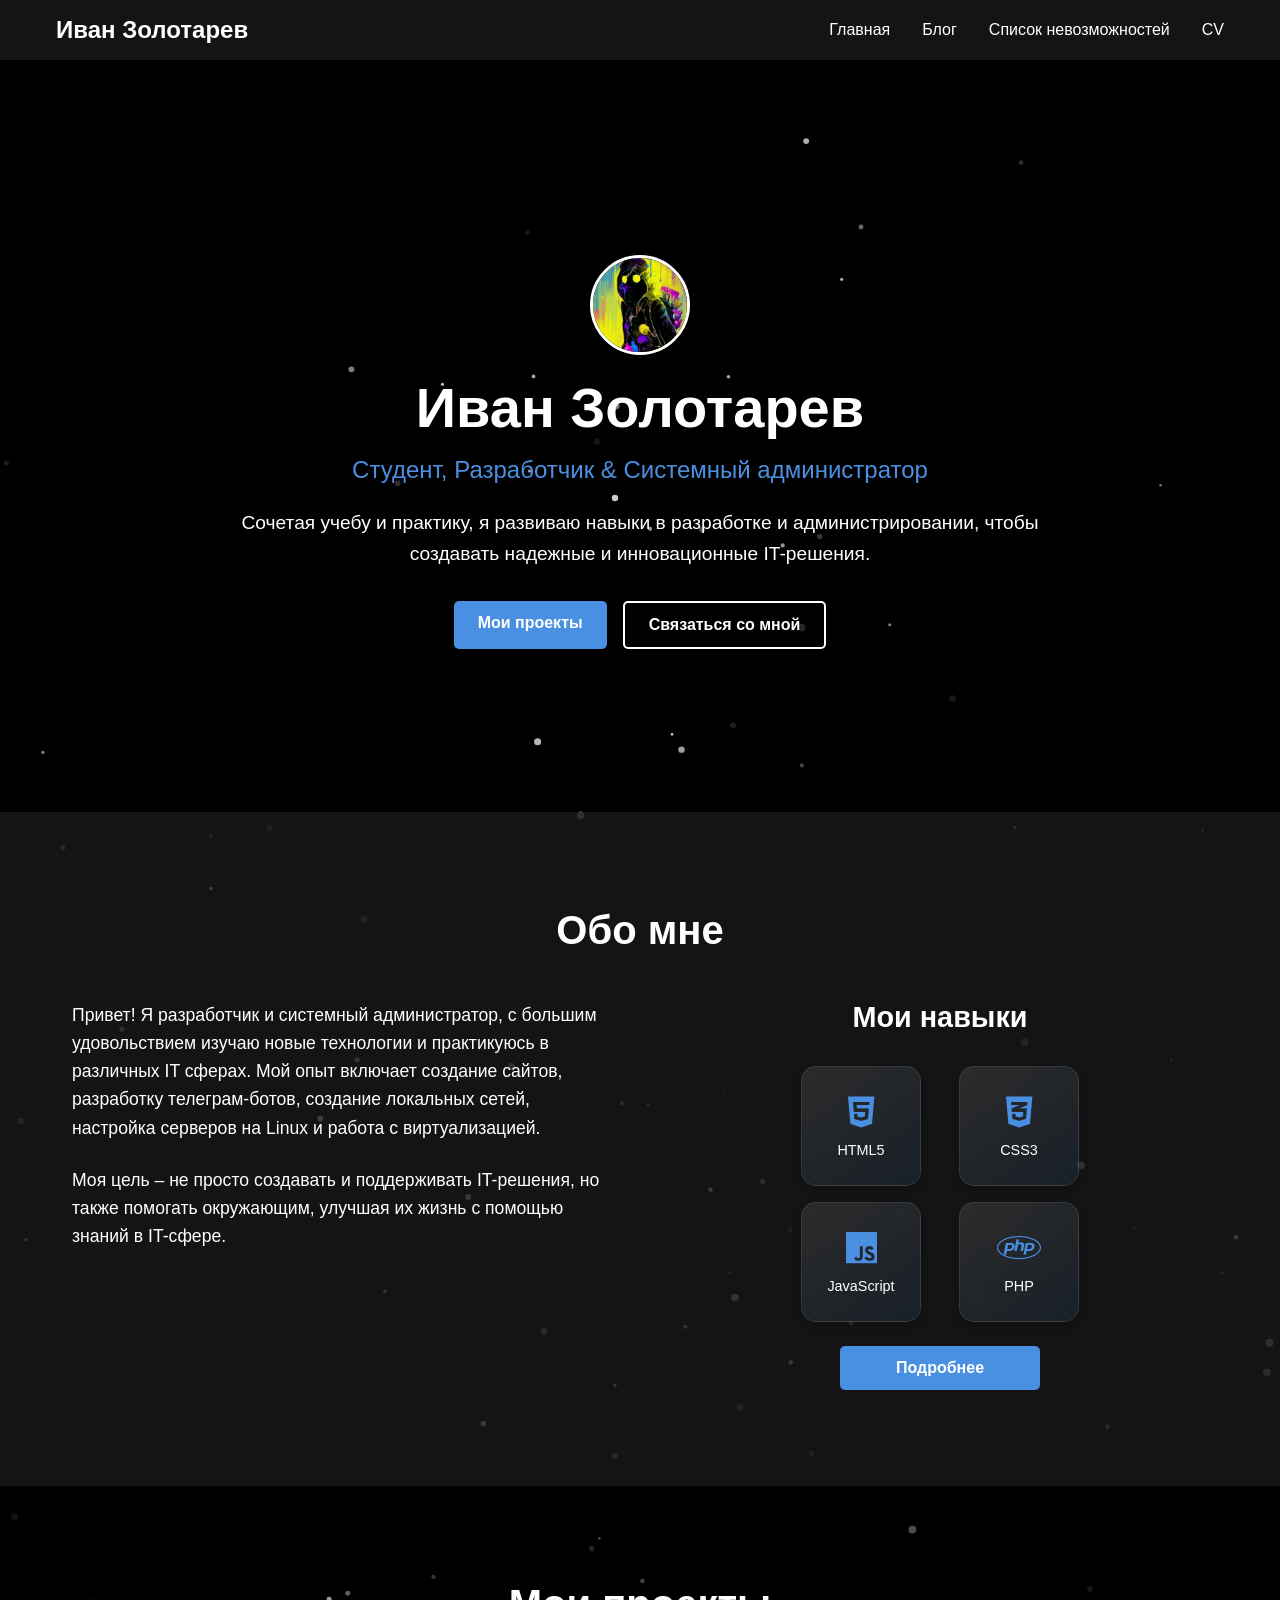
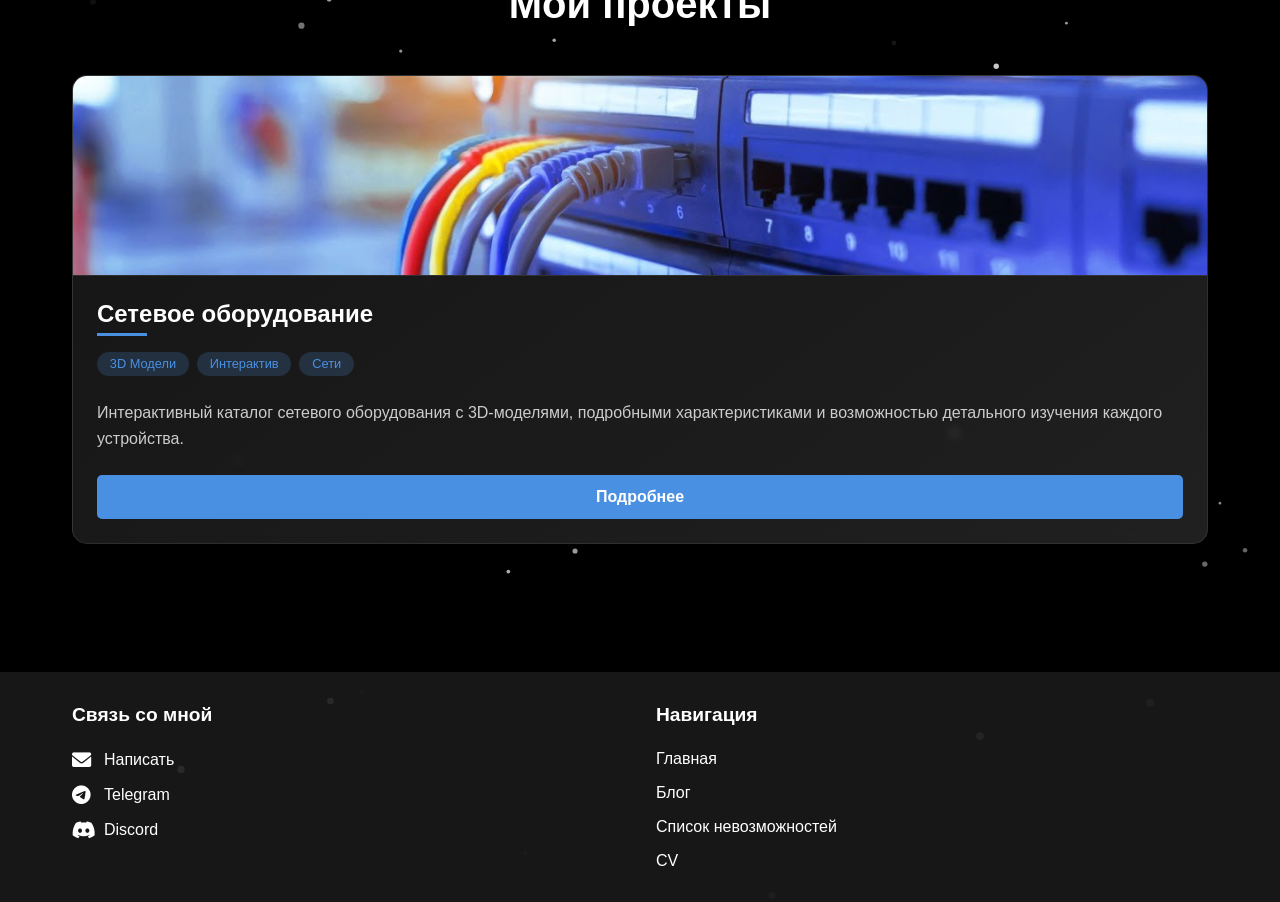
==== index.html @ 3a031bbd "version 1.0" ====
<!DOCTYPE html>
<html lang="ru">
<head>
    <meta charset="UTF-8">
    <meta name="viewport" content="width=device-width, initial-scale=1.0">
    <title>Иван Золотарев - Портфолио</title>
    <link rel="stylesheet" href="styles.css">
    <link rel="stylesheet" href="https://cdnjs.cloudflare.com/ajax/libs/font-awesome/6.0.0/css/all.min.css">
</head>
<body>
    <header class="header">
        <nav class="nav-container">
            <div class="nav-left">
                <div class="hamburger">
                    <span></span>
                    <span></span>
                    <span></span>
                </div>
                <div class="logo">
                    <a href="index.html">Иван Золотарев</a>
                </div>
            </div>
            <div class="mobile-overlay"></div>
            <div class="nav-links">
                <div class="close-nav">
                    <span></span>
                    <span></span>
                </div>
                <a href="index.html">Главная</a>
                <a href="blog.html">Блог</a>
                <a href="achievements.html">Список невозможностей</a>
                <a href="CV.pdf">CV</a>
            </div>
        </nav>
    </header>

    <main class="main">
        <section class="hero">
            <div class="container">
                <div class="hero-content">
                    <img src="images/profile.jpg" alt="Иван Золотарев" class="profile-image">
                    <h1>Иван Золотарев</h1>
                    <p class="subtitle">Студент, Разработчик & Системный администратор</p>
                    <p class="description">
                        Сочетая учебу и практику,
                        я развиваю навыки в разработке и администрировании,
                        чтобы создавать надежные и инновационные IT-решения.
                    </p>
                    <div class="hero-buttons">
                        <a href="#projects" class="btn btn-primary">Мои проекты</a>
                        <a href="#footer" class="btn btn-secondary">Связаться со мной</a>
                    </div>
                </div>
            </div>
        </section>

        <section id="about" class="about">
            <div class="container">
                <h2>Обо мне</h2>
                <div class="about-content">
                    <div class="about-text">
                        <p>
                            Привет! Я разработчик и системный администратор,
                            с большим удовольствием изучаю новые технологии и практикуюсь в различных IT сферах.
                            Мой опыт включает создание сайтов,
                            разработку телеграм-ботов,
                            создание локальных сетей, настройка серверов на Linux и работа с виртуализацией.
                        </p>
                        <p>
                            Моя цель – не просто создавать и поддерживать IT-решения,
                            но также помогать окружающим,
                            улучшая их жизнь с помощью знаний в IT-сфере.
                        </p>
                    </div>
                    <div class="skills">
                        <h3>Мои навыки</h3>
                        <div class="skill-items">
                            <div class="skill-item">
                                <i class="fab fa-html5"></i>
                                <span>HTML5</span>
                            </div>
                            <div class="skill-item">
                                <i class="fab fa-css3-alt"></i>
                                <span>CSS3</span>
                            </div>
                            <div class="skill-item">
                                <i class="fab fa-js"></i>
                                <span>JavaScript</span>
                            </div>
                            <div class="skill-item">
                                <i class="fab fa-php"></i>
                                <span>PHP</span>
                            </div>
                        </div>
                        <a href="CV.pdf" class="btn btn-primary skills-btn">Подробнее</a>
                    </div>
                </div>
            </div>
        </section>

        <section id="projects" class="projects">
            <div class="container">
                <h2>Мои проекты</h2>
                <div class="projects-grid">
                    <!-- Карточка проекта "Сетевое оборудование" -->
                    <div class="project-card">
                        <img src="images/network-equipment.jpg" alt="Сетевое оборудование" class="project-image">
                        <div class="project-content">
                            <h3 class="project-title">Сетевое оборудование</h3>
                            <div class="project-tags">
                                <span class="project-tag">3D Модели</span>
                                <span class="project-tag">Интерактив</span>
                                <span class="project-tag">Сети</span>
                            </div>
                            <p class="project-description">
                                Интерактивный каталог сетевого оборудования с 3D-моделями, подробными характеристиками и возможностью детального изучения каждого устройства.
                            </p>
                            <a href="network-equipment.html" class="project-link">Подробнее</a>
                        </div>
                    </div>
                    <!-- Здесь будут другие карточки проектов -->
                </div>
            </div>
        </section>
    </main>

    <footer id="footer" class="footer">
        <div class="footer-container">
            <div class="footer-contacts">
                <h3>Связь со мной</h3>
                <div class="contact-links">
                    <a href="mailto:cryptoknopka1@gmail.com" class="contact-link">
                        <i class="fas fa-envelope"></i>
                        <span>Написать</span>
                    </a>
                    <a href="https://t.me/Haise_Kirukato" class="contact-link">
                        <i class="fab fa-telegram"></i>
                        <span>Telegram</span>
                    </a>
                    <a href="https://discord.com/users/haise_kirukato" class="contact-link">
                        <i class="fab fa-discord"></i>
                        <span>Discord</span>
                    </a>
                </div>
            </div>
            <div class="footer-nav">
                <h3>Навигация</h3>
                <div class="footer-links">
                    <a href="index.html">Главная</a>
                    <a href="blog.html">Блог</a>
                    <a href="achievements.html">Список невозможностей</a>
                    <a href="CV.pdf">CV</a>
                </div>
            </div>
        </div>
    </footer>
    <script src="scripts.js"></script>
</body>
</html>
---- styles.css ----
* {
    margin: 0;
    padding: 0;
    box-sizing: border-box;
}

body {
    font-family: 'Arial', sans-serif;
    background-color: #000000;
    position: relative;
    overflow-x: hidden;
    min-height: 100vh;
    display: flex;
    flex-direction: column;
    color: #ffffff;
}

canvas {
    position: fixed;
    top: 0;
    left: 0;
    z-index: 0;
}

.header {
    background-color: rgba(26, 26, 26, 0.8);
    padding: 1rem 2rem;
    box-shadow: 0 2px 5px rgba(0,0,0,0.1);
    position: relative;
    z-index: 100;
}

/* Общие стили */
.container {
    max-width: 1200px;
    margin: 0 auto;
    padding: 0 2rem;
}

.btn {
    display: inline-block;
    padding: 0.8rem 1.5rem;
    border-radius: 5px;
    text-decoration: none;
    font-weight: bold;
    transition: all 0.3s ease;
}

.btn-primary {
    background-color: #4a90e2;
    color: #ffffff;
}

.btn-primary:hover {
    background-color: #357abd;
    transform: translateY(-2px);
}

.btn-secondary {
    background-color: transparent;
    color: #ffffff;
    border: 2px solid #ffffff;
}

.btn-secondary:hover {
    background-color: #ffffff;
    color: #000000;
    transform: translateY(-2px);
}

/* Стили для main */
.main {
    position: relative;
    z-index: 2;
    flex: 1;
    padding: 2rem 0;
}

/* Hero секция */
.hero {
    min-height: 80vh;
    display: flex;
    align-items: center;
    text-align: center;
    padding: 4rem 0;
}

.hero-content {
    max-width: 800px;
    margin: 0 auto;
}

.hero h1 {
    font-size: 3.5rem;
    margin-bottom: 1rem;
    animation: fadeInDown 1s ease;
}

.hero .subtitle {
    font-size: 1.5rem;
    margin-bottom: 1.5rem;
    color: #4a90e2;
    animation: fadeInUp 1s ease 0.3s;
    animation-fill-mode: both;
}

.hero .description {
    font-size: 1.2rem;
    margin-bottom: 2rem;
    line-height: 1.6;
    animation: fadeInUp 1s ease 0.6s;
    animation-fill-mode: both;
}

.hero-buttons {
    display: flex;
    gap: 1rem;
    justify-content: center;
    animation: fadeInUp 1s ease 0.9s;
    animation-fill-mode: both;
}

/* About секция */
.about {
    padding: 6rem 0;
    background-color: rgba(26, 26, 26, 0.8);
}

.about h2 {
    font-size: 2.5rem;
    margin-bottom: 3rem;
    text-align: center;
}

.about-content {
    display: grid;
    grid-template-columns: 1fr 1fr;
    gap: 4rem;
    align-items: start;
}

.about-text p {
    margin-bottom: 1.5rem;
    line-height: 1.6;
    font-size: 1.1rem;
}

.skills h3 {
    font-size: 1.8rem;
    margin-bottom: 2rem;
    text-align: center;
}

.skills-container {
    display: flex;
    overflow-x: auto;
    position: relative;
    width: 100%;
    max-width: 800px;
    margin: 0 auto;
}

.carousel-btn {
    background-color: transparent;
    border: none;
    color: #ffffff;
    font-size: 2rem;
    cursor: pointer;
    transition: color 0.3s ease;
    z-index: 3;
}

.carousel-btn:hover {
    color: #4a90e2;
}

.skills-grid {
    display: flex;
    transition: transform 0.5s ease;
    width: 100%;
}

.skill-category {
    min-width: 100%;
    flex-shrink: 0;
    text-align: center;
}

.skill-category h4 {
    margin-bottom: 1rem;
    font-size: 1.5rem;
    color: #4a90e2;
}

.skill-items {
    display: grid;
    grid-template-columns: repeat(2, 1fr);
    gap: 1rem;
    justify-items: center;
    max-width: 300px;
    margin: 0 auto;
}

.skill-item {
    width: 120px;
    height: 120px;
    display: flex;
    flex-direction: column;
    align-items: center;
    justify-content: center;
    text-align: center;
    padding: 15px;
    background: linear-gradient(145deg, rgba(255, 255, 255, 0.1), rgba(74, 144, 226, 0.1));
    border-radius: 15px;
    transition: all 0.3s ease;
    box-shadow: 0 4px 10px rgba(0, 0, 0, 0.2);
    backdrop-filter: blur(5px);
    border: 1px solid rgba(255, 255, 255, 0.1);
}

.skill-item:hover {
    transform: translateY(-5px) scale(1.05);
    box-shadow: 0 8px 15px rgba(74, 144, 226, 0.3);
    background: linear-gradient(145deg, rgba(74, 144, 226, 0.2), rgba(255, 255, 255, 0.1));
}

.skill-item i {
    font-size: 2.2rem;
    margin-bottom: 0.8rem;
    color: #4a90e2;
    transition: all 0.3s ease;
}

.skill-item:hover i {
    color: #ffffff;
    transform: scale(1.1);
}

.skill-item span {
    display: block;
    font-size: 0.9rem;
    font-weight: 500;
    color: #ffffff;
    transition: all 0.3s ease;
}

.skill-item:hover span {
    color: #ffffff;
    font-weight: 600;
}

.skills-note {
    text-align: center;
    margin-top: 1rem;
    font-size: 1rem;
    color: #ffffff;
    font-style: italic;
    opacity: 0.8;
}

/* Projects секция */
.projects {
    padding: 6rem 0;
}

.projects h2 {
    font-size: 2.5rem;
    margin-bottom: 3rem;
    text-align: center;
}

.projects-grid {
    display: grid;
    grid-template-columns: repeat(auto-fit, minmax(300px, 1fr));
    gap: 2rem;
}

.project-card {
    background: linear-gradient(145deg, rgba(26, 26, 26, 0.8), rgba(40, 40, 40, 0.8));
    border-radius: 15px;
    overflow: hidden;
    box-shadow: 0 10px 20px rgba(0, 0, 0, 0.3);
    transition: all 0.4s ease;
    position: relative;
    backdrop-filter: blur(5px);
    border: 1px solid rgba(255, 255, 255, 0.1);
    height: 100%;
    display: flex;
    flex-direction: column;
}

.project-card:hover {
    transform: translateY(-10px);
    box-shadow: 0 15px 30px rgba(74, 144, 226, 0.3);
}

.project-image {
    width: 100%;
    height: 200px;
    object-fit: cover;
    border-bottom: 1px solid rgba(255, 255, 255, 0.1);
}

.project-content {
    padding: 1.5rem;
    flex-grow: 1;
    display: flex;
    flex-direction: column;
}

.project-title {
    font-size: 1.5rem;
    margin-bottom: 1rem;
    color: #ffffff;
    position: relative;
    padding-bottom: 0.5rem;
}

.project-title::after {
    content: '';
    position: absolute;
    bottom: 0;
    left: 0;
    width: 50px;
    height: 3px;
    background-color: #4a90e2;
    transition: width 0.3s ease;
}

.project-card:hover .project-title::after {
    width: 100px;
}

.project-description {
    margin-bottom: 1.5rem;
    color: #cccccc;
    line-height: 1.6;
    flex-grow: 1;
}

.project-tags {
    display: flex;
    flex-wrap: wrap;
    gap: 0.5rem;
    margin-bottom: 1.5rem;
}

.project-tag {
    background-color: rgba(74, 144, 226, 0.2);
    color: #4a90e2;
    padding: 0.3rem 0.8rem;
    border-radius: 20px;
    font-size: 0.8rem;
    font-weight: 500;
}

.project-link {
    display: inline-block;
    padding: 0.8rem 1.5rem;
    background-color: #4a90e2;
    color: #ffffff;
    text-decoration: none;
    border-radius: 5px;
    font-weight: bold;
    transition: all 0.3s ease;
    text-align: center;
}

.project-link:hover {
    background-color: #357abd;
    transform: translateY(-2px);
}

/* Анимации */
@keyframes fadeInDown {
    from {
        opacity: 0;
        transform: translateY(-20px);
    }
    to {
        opacity: 1;
        transform: translateY(0);
    }
}

@keyframes fadeInUp {
    from {
        opacity: 0;
        transform: translateY(20px);
    }
    to {
        opacity: 1;
        transform: translateY(0);
    }
}

/* Медиа-запросы */
@media (max-width: 768px) {
    /* Общие стили для контейнера и секций */
    .container {
        max-width: 540px;
        padding: 0 1rem;
    }

    /* Hero секция */
    .hero {
        min-height: 60vh;
        padding: 2rem 0;
    }

    .hero h1 {
        font-size: 2.5rem;
    }

    .hero .subtitle {
        font-size: 1.2rem;
    }

    .hero .description {
        font-size: 1rem;
    }

    .hero-buttons {
        flex-direction: column;
        gap: 0.5rem;
    }

    .btn {
        width: 100%;
        text-align: center;
    }

    /* About секция */
    .about-content {
        grid-template-columns: 1fr;
        gap: 2rem;
    }

    .about h2 {
        font-size: 2rem;
        margin-bottom: 2rem;
    }

    .about-text p {
        font-size: 1rem;
    }

    .skills h3 {
        font-size: 1.5rem;
    }

    .skill-item {
        width: 100px;
        height: 100px;
    }

    .skill-item i {
        font-size: 1.8rem;
    }

    /* Projects секция */
    .projects-grid {
        grid-template-columns: 1fr;
        gap: 2rem;
    }

    .project-card {
        margin: 0;
    }

    .project-title {
        font-size: 1.5rem;
    }

    .project-description {
        font-size: 0.9rem;
    }

    /* Footer */
    .footer-container {
        flex-direction: column;
        gap: 2rem;
        text-align: center;
    }

    .contact-links {
        justify-content: center;
    }

    .footer-links {
        flex-direction: column;
        gap: 0.5rem;
    }

    /* Плавный переход для кнопки закрытия */
    .close-nav {
        position: absolute;
        top: 20px;
        left: 20px;
        width: 30px;
        height: 30px;
        cursor: pointer;
        z-index: 20000;
        transition: transform 0.3s ease, background-color 0.3s ease;
        border-radius: 50%;
        background-color: rgba(0, 0, 0, 0.3);
        padding: 5px;
        display: block;
    }

    .close-nav:hover {
        transform: rotate(90deg);
        background-color: rgba(74, 144, 226, 0.3);
    }

    .close-nav span {
        background-color: #ffffff;
        transition: background-color 0.3s ease;
    }

    .close-nav:hover span {
        background-color: #4a90e2;
    }
}

/* Существующие стили футера */
.footer {
    background-color: rgba(26, 26, 26, 0.9);
    padding: 2rem 0;
    position: relative;
    z-index: 2;
    margin-top: auto;
}

.footer-container {
    max-width: 1200px;
    margin: 0 auto;
    padding: 0 2rem;
    display: flex;
    justify-content: space-between;
    gap: 2rem;
}

.footer-contacts,
.footer-nav {
    flex: 1;
}

.footer h3 {
    color: #ffffff;
    margin-bottom: 1.5rem;
    font-size: 1.2rem;
}

.contact-links {
    display: flex;
    flex-direction: column;
    gap: 1rem;
}

.contact-link {
    display: flex;
    align-items: center;
    gap: 0.5rem;
    color: #ffffff;
    text-decoration: none;
    transition: color 0.3s ease;
}

.contact-link i {
    font-size: 1.2rem;
    width: 24px;
}

.contact-link:hover {
    color: #cccccc;
}

.footer-links {
    display: flex;
    flex-direction: column;
    gap: 1rem;
}

.footer-links a {
    color: #ffffff;
    text-decoration: none;
    transition: color 0.3s ease;
}

.footer-links a:hover {
    color: #cccccc;
}

/* Улучшенные медиа-запросы для мобильных устройств */
@media (max-width: 768px) {
    .footer {
        padding: 2rem 1rem;
    }
    
    .footer-container {
        flex-direction: column;
        gap: 2.5rem;
        text-align: center;
        padding: 0 1rem;
    }

    .footer h3 {
        font-size: 1.3rem;
        margin-bottom: 1.2rem;
        position: relative;
        display: inline-block;
    }
    
    .footer h3::after {
        content: '';
        position: absolute;
        bottom: -8px;
        left: 50%;
        transform: translateX(-50%);
        width: 60px;
        height: 2px;
        background-color: #4a90e2;
    }

    .contact-links {
        align-items: center;
        gap: 1.2rem;
    }
    
    .contact-link {
        padding: 0.5rem 1rem;
        border-radius: 8px;
        background: linear-gradient(145deg, rgba(32, 32, 32, 0.5), rgba(26, 26, 26, 0.3));
        width: 80%;
        justify-content: center;
        transition: all 0.3s ease;
    }
    
    .contact-link:hover, .contact-link:active {
        background: linear-gradient(145deg, rgba(74, 144, 226, 0.2), rgba(32, 32, 32, 0.4));
        transform: translateY(-2px);
    }
    
    .contact-link i {
        font-size: 1.3rem;
    }
    
    .footer-links {
        align-items: center;
        gap: 1.2rem;
    }
    
    .footer-links a {
        padding: 0.5rem 1rem;
        border-radius: 8px;
        background: linear-gradient(145deg, rgba(32, 32, 32, 0.5), rgba(26, 26, 26, 0.3));
        width: 80%;
        transition: all 0.3s ease;
    }
    
    .footer-links a:hover, .footer-links a:active {
        background: linear-gradient(145deg, rgba(74, 144, 226, 0.2), rgba(32, 32, 32, 0.4));
        transform: translateY(-2px);
    }
}

@media (max-width: 576px) {
    .footer {
        padding: 1.5rem 0.8rem;
    }
    
    .contact-link, .footer-links a {
        width: 100%;
    }
}

.nav-container {
    max-width: 1200px;
    margin: 0 auto;
    display: flex;
    justify-content: space-between;
    align-items: center;
    padding: 0 1rem;
    position: relative;
}

.nav-left {
    display: flex;
    align-items: center;
    gap: 1rem;
}

.logo {
    color: #ffffff;
    text-decoration: none;
    font-size: 1.5rem;
    font-weight: bold;
    transition: color 0.3s ease;
}

.logo a {
    color: inherit;
    text-decoration: none;
}

.logo:hover {
    color: #cccccc;
}

.hamburger {
    display: none;
    flex-direction: column;
    justify-content: space-between;
    width: 30px;
    height: 25px;
    cursor: pointer;
    z-index: 19999;
    position: relative;
    padding: 5px;
    transition: opacity 0.3s ease, visibility 0.3s ease, transform 0.3s ease;
}

.hamburger:hover {
    transform: scale(1.05);
}

.hamburger:hover span {
    background-color: #4a90e2;
}

.hamburger:hover span:nth-child(2) {
    width: 80%;
    margin-left: auto;
}

.hamburger.hidden {
    opacity: 0;
    visibility: hidden;
}

.hamburger span {
    display: block;
    height: 3px;
    width: 100%;
    background-color: #ffffff;
    border-radius: 3px;
    transition: all 0.3s ease;
}

.hamburger span:nth-child(1) {
    margin-top: 0;
}

.hamburger span:nth-child(3) {
    margin-bottom: 0;
}

.mobile-overlay {
    display: none;
    position: fixed;
    top: 0;
    left: 0;
    width: 100%;
    height: 100%;
    background-color: rgba(0, 0, 0, 0.95);
    z-index: 19997;
    opacity: 0;
    visibility: hidden;
    transition: opacity 0.3s ease;
}

.mobile-overlay.active {
    opacity: 1;
    visibility: visible;
}

.close-nav {
    display: none;
    position: absolute;
    top: 20px;
    left: 20px;
    width: 30px;
    height: 30px;
    cursor: pointer;
    z-index: 20000;
    transition: transform 0.3s ease, background-color 0.3s ease;
    border-radius: 50%;
    background-color: rgba(0, 0, 0, 0.3);
    padding: 5px;
}

.close-nav span {
    display: block;
    height: 3px;
    width: 100%;
    background-color: #ffffff;
    border-radius: 3px;
    position: absolute;
    top: 50%;
    left: 0;
    transition: background-color 0.3s ease;
}

.close-nav span:first-child {
    transform: rotate(45deg);
}

.close-nav span:last-child {
    transform: rotate(-45deg);
}

.close-nav:hover {
    transform: rotate(90deg);
    background-color: rgba(74, 144, 226, 0.3);
}

.nav-links {
    display: flex;
    gap: 2rem;
}

.nav-links a {
    color: #ffffff;
    text-decoration: none;
    font-size: 1rem;
    transition: color 0.3s ease;
}

.nav-links a:hover {
    color: #4a90e2;
}

@media (max-width: 768px) {
    .container {
        max-width: 540px;
        padding: 0 1rem;
    }

    /* Навигация */
    .nav-container {
        flex-direction: column;
        align-items: center;
        gap: 1rem;
    }

    .nav-links {
        position: fixed;
        top: 0;
        left: -100%;
        width: 75%;
        height: 100vh;
        background-color: #151515;
        box-shadow: 5px 0 15px rgba(0, 0, 0, 0.5);
        flex-direction: column;
        align-items: center;
        justify-content: center;
        transition: all 0.3s ease;
        z-index: 19998;
        padding: 4rem 2rem 3rem 2rem;
    }

    .nav-links.active {
        left: 0;
    }

    .nav-links a {
        margin: 0.8rem 0;
        font-size: 1.2rem;
        display: block;
        width: 100%;
        text-align: center;
        color: #ffffff;
        position: relative;
        padding: 0.8rem 1.5rem;
        border-radius: 8px;
        background: linear-gradient(145deg, rgba(32, 32, 32, 0.8), rgba(26, 26, 26, 0.4));
        box-shadow: 0 4px 8px rgba(0, 0, 0, 0.2);
        transition: all 0.3s ease;
        overflow: hidden;
        text-decoration: none;
        border: 1px solid rgba(255, 255, 255, 0.05);
    }

    .nav-links a::before {
        content: '';
        position: absolute;
        top: 0;
        left: 0;
        width: 4px;
        height: 100%;
        background-color: #4a90e2;
        transform: scaleY(0);
        transition: transform 0.3s ease;
        transform-origin: bottom;
    }

    .nav-links a:hover {
        color: #ffffff;
        background: linear-gradient(145deg, rgba(74, 144, 226, 0.2), rgba(32, 32, 32, 0.6));
        transform: translateY(-2px);
        box-shadow: 0 6px 12px rgba(0, 0, 0, 0.3);
    }

    .nav-links a:hover::before {
        transform: scaleY(1);
    }

    .nav-links a::after {
        content: none; /* Удаляем старый псевдоэлемент */
    }

    /* Индикатор активной страницы */
    .nav-links a.active {
        background: linear-gradient(145deg, rgba(74, 144, 226, 0.3), rgba(32, 32, 32, 0.7));
        border-left: 4px solid #4a90e2;
    }

    /* Плавный переход для кнопки закрытия */
    .close-nav {
        position: absolute;
        top: 20px;
        left: 20px;
        width: 30px;
        height: 30px;
        cursor: pointer;
        z-index: 20000;
        transition: transform 0.3s ease, background-color 0.3s ease;
        border-radius: 50%;
        background-color: rgba(0, 0, 0, 0.3);
        padding: 5px;
        display: block;
    }

    .close-nav:hover {
        transform: rotate(90deg);
        background-color: rgba(74, 144, 226, 0.3);
    }

    .close-nav span {
        background-color: #ffffff;
        transition: background-color 0.3s ease;
    }

    .close-nav:hover span {
        background-color: #4a90e2;
    }

    /* Hero секция */
    .hero {
        min-height: 60vh;
        padding: 2rem 0;
    }

    .hero h1 {
        font-size: 2.5rem;
    }

    .hero .subtitle {
        font-size: 1.2rem;
    }

    .hero .description {
        font-size: 1rem;
    }

    .hero-buttons {
        flex-direction: column;
        gap: 0.5rem;
    }

    .btn {
        width: 100%;
        text-align: center;
    }

    /* About секция */
    .about-content {
        grid-template-columns: 1fr;
        gap: 2rem;
    }

    .about h2 {
        font-size: 2rem;
        margin-bottom: 2rem;
    }

    .about-text p {
        font-size: 1rem;
    }

    .skills h3 {
        font-size: 1.5rem;
    }

    .skill-item {
        width: 100px;
        height: 100px;
    }

    .skill-item i {
        font-size: 1.8rem;
    }

    /* Projects секция */
    .projects-grid {
        grid-template-columns: 1fr;
        gap: 2rem;
    }

    .project-card {
        margin: 0;
    }

    .project-title {
        font-size: 1.5rem;
    }

    .project-description {
        font-size: 0.9rem;
    }

    /* Footer */
    .footer-container {
        flex-direction: column;
        gap: 2rem;
        text-align: center;
    }

    .contact-links {
        justify-content: center;
    }

    .footer-links {
        flex-direction: column;
        gap: 0.5rem;
    }
}

.skills-btn {
    display: block;
    margin: 1.5rem auto 0;
    text-align: center;
    width: 200px;
}

.profile-image {
    width: 100px;
    height: 100px;
    border-radius: 50%;
    object-fit: cover;
    margin: 0 auto 20px;
    display: block;
    border: 3px solid #ffffff;
    box-shadow: 0 4px 8px rgba(0, 0, 0, 0.2);
}

html {
    scroll-behavior: smooth;
}

.email-container {
    display: flex;
    align-items: center;
    gap: 10px;
    margin-bottom: 1rem;
}

.copy-btn {
    padding: 0.5rem 1rem;
    background-color: #4a90e2;
    color: #ffffff;
    border: none;
    border-radius: 5px;
    cursor: pointer;
    transition: background-color 0.3s ease;
}

.copy-btn:hover {
    background-color: #357abd;
}

.write-btn {
    padding: 0.5rem 1rem;
    background-color: #4a90e2;
    color: #ffffff;
    border: none;
    border-radius: 5px;
    cursor: pointer;
    transition: background-color 0.3s ease;
    margin-left: 10px;
}

.write-btn:hover {
    background-color: #357abd;
}

/* Стили для страниц "Появится в скором времени" */
.coming-soon {
    min-height: calc(100vh - 200px);
    display: flex;
    align-items: center;
    justify-content: center;
    text-align: center;
    padding: 2rem 0;
}

.coming-soon-content {
    max-width: 600px;
    margin: 0 auto;
}

.coming-soon-content h1 {
    font-size: 2.5rem;
    margin-bottom: 2rem;
    color: var(--primary-color);
}

.coming-soon-message {
    background: var(--bg-secondary);
    padding: 3rem;
    border-radius: 10px;
    box-shadow: 0 4px 6px rgba(0, 0, 0, 0.1);
}

.coming-soon-message i {
    font-size: 4rem;
    color: var(--primary-color);
    margin-bottom: 1.5rem;
}

.coming-soon-message h2 {
    font-size: 2rem;
    margin-bottom: 1rem;
    color: var(--text-primary);
}

.coming-soon-message p {
    font-size: 1.1rem;
    color: var(--text-secondary);
    margin-bottom: 2rem;
}

.coming-soon-message .btn {
    display: inline-block;
    padding: 0.8rem 2rem;
    font-size: 1.1rem;
}

@media (max-width: 768px) {
    .coming-soon-message {
        padding: 2rem;
    }

    .coming-soon-content h1 {
        font-size: 2rem;
    }

    .coming-soon-message h2 {
        font-size: 1.5rem;
    }

    .coming-soon-message p {
        font-size: 1rem;
    }
}

/* Адаптивные стили для мобильных устройств */
@media (max-width: 1200px) {
    .container {
        max-width: 960px;
        padding: 0 1.5rem;
    }
}

@media (max-width: 992px) {
    .container {
        max-width: 720px;
    }
    
    .hero h1 {
        font-size: 3rem;
    }
    
    .about-content {
        gap: 2rem;
    }
}

@media (max-width: 576px) {
    .container {
        padding: 0 0.8rem;
    }

    .hero h1 {
        font-size: 2rem;
    }

    .hero .subtitle {
        font-size: 1.1rem;
    }

    .about h2 {
        font-size: 1.8rem;
    }

    .skill-item {
        width: 80px;
        height: 80px;
    }

    .skill-item i {
        font-size: 1.5rem;
    }

    .skill-item span {
        font-size: 0.8rem;
    }

    .project-title {
        font-size: 1.3rem;
    }

    .project-tags {
        flex-wrap: wrap;
    }

    .project-tag {
        font-size: 0.8rem;
        padding: 0.3rem 0.6rem;
    }
}

/* Стили для планшетов в альбомной ориентации */
@media (min-width: 768px) and (max-width: 1024px) and (orientation: landscape) {
    .hero {
        min-height: 70vh;
    }

    .about-content {
        grid-template-columns: 1fr;
    }

    .projects-grid {
        grid-template-columns: repeat(2, 1fr);
    }
}

/* Стили для устройств с высоким DPI */
@media (-webkit-min-device-pixel-ratio: 2), (min-resolution: 192dpi) {
    .hero h1 {
        font-weight: 600;
    }
}

/* Стили для устройств с темной темой */
@media (prefers-color-scheme: dark) {
    body {
        background-color: #000000;
    }
}

/* Стили для устройств с поддержкой hover */
@media (hover: hover) {
    .btn:hover {
        transform: translateY(-2px);
    }
}

/* Стили для списка невозможностей */
.impossible-list {
    max-width: 900px;
    margin: 0 auto;
    padding: 2rem 1rem;
}

.intro-text {
    margin-bottom: 3rem;
    line-height: 1.6;
}

.intro-text p {
    margin-bottom: 1rem;
    font-size: 1.1rem;
}

.goals-section {
    margin-bottom: 3rem;
}

.goals-section h2 {
    color: var(--accent-color);
    font-size: 1.8rem;
    margin-bottom: 1.5rem;
    padding-bottom: 0.5rem;
    border-bottom: 2px solid var(--accent-color);
}

.goals-list {
    list-style: none;
    padding: 0;
}

.goals-list li {
    margin-bottom: 1rem;
    padding: 0.8rem;
    background: rgba(255, 255, 255, 0.05);
    border-radius: 8px;
    transition: background-color 0.3s ease;
}

.goals-list li:hover {
    background: rgba(255, 255, 255, 0.1);
}

.goals-list li.completed {
    background: rgba(76, 175, 80, 0.1);
}

.goals-list li s {
    color: var(--text-secondary);
}

.goals-list li strong {
    color: var(--accent-color);
}

.goals-list li a {
    color: var(--accent-color);
    text-decoration: none;
    margin-left: 0.5rem;
}

.goals-list li a:hover {
    text-decoration: underline;
}

/* Вложенные списки */
.goals-list ul {
    list-style: none;
    padding-left: 2rem;
    margin-top: 0.5rem;
}

.goals-list ul li {
    font-size: 0.95rem;
    padding: 0.5rem;
    margin-bottom: 0.5rem;
}

/* Адаптивность */
@media (max-width: 768px) {
    .impossible-list {
        padding: 1rem;
    }

    .goals-section h2 {
        font-size: 1.5rem;
    }

    .goals-list li {
        padding: 0.6rem;
    }
}

#navbar-drawer {
    position: fixed;
    top: 0;
    right: 0;
    width: 70%;
    height: 100vh;
    background-color: rgba(26, 26, 26, 0.95);
    box-shadow: 0 4px 8px rgba(0, 0, 0, 0.3);
    z-index: 10000;
    display: flex;
    flex-direction: column;
    align-items: center;
    justify-content: center;
    padding: 2rem;
}

#navbar-drawer .navbar-drawer-links a {
    margin: 1rem 0;
    font-size: 1.2rem;
    color: #ffffff;
    text-decoration: none;
    transition: color 0.3s ease;
}

#navbar-drawer .navbar-drawer-links a:hover {
    color: #4a90e2;
}

.icon-button {
    background: none;
    border: none;
    cursor: pointer;
    color: #ffffff;
    transition: color 0.3s ease;
}

.icon-button:hover {
    color: #4a90e2;
}

@media (max-width: 768px) {
    .hamburger {
        display: flex;
        z-index: 19999;
    }

    .close-nav {
        display: block;
        z-index: 20000;
    }

    .nav-links {
        position: fixed;
        top: 0;
        left: -100%;
        width: 75%;
        height: 100vh;
        background-color: #151515;
        box-shadow: 5px 0 15px rgba(0, 0, 0, 0.5);
        flex-direction: column;
        align-items: center;
        justify-content: center;
        transition: all 0.3s ease;
        z-index: 19998;
        padding: 4rem 2rem 3rem 2rem;
    }

    .nav-links.active {
        left: 0;
    }

    .nav-links a {
        margin: 0.8rem 0;
        font-size: 1.2rem;
        display: block;
        width: 100%;
        text-align: center;
        color: #ffffff;
        position: relative;
        padding: 0.8rem 1.5rem;
        border-radius: 8px;
        background: linear-gradient(145deg, rgba(32, 32, 32, 0.8), rgba(26, 26, 26, 0.4));
        box-shadow: 0 4px 8px rgba(0, 0, 0, 0.2);
        transition: all 0.3s ease;
        overflow: hidden;
        text-decoration: none;
        border: 1px solid rgba(255, 255, 255, 0.05);
    }

    .nav-links a::before {
        content: '';
        position: absolute;
        top: 0;
        left: 0;
        width: 4px;
        height: 100%;
        background-color: #4a90e2;
        transform: scaleY(0);
        transition: transform 0.3s ease;
        transform-origin: bottom;
    }

    .nav-links a:hover {
        color: #ffffff;
        background: linear-gradient(145deg, rgba(74, 144, 226, 0.2), rgba(32, 32, 32, 0.6));
        transform: translateY(-2px);
        box-shadow: 0 6px 12px rgba(0, 0, 0, 0.3);
    }

    .nav-links a:hover::before {
        transform: scaleY(1);
    }

    .nav-links a::after {
        content: none; /* Удаляем старый псевдоэлемент */
    }

    /* Индикатор активной страницы */
    .nav-links a.active {
        background: linear-gradient(145deg, rgba(74, 144, 226, 0.3), rgba(32, 32, 32, 0.7));
        border-left: 4px solid #4a90e2;
    }

    /* Плавный переход для кнопки закрытия */
    .close-nav {
        position: absolute;
        top: 20px;
        left: 20px;
        width: 30px;
        height: 30px;
        cursor: pointer;
        z-index: 20000;
        transition: transform 0.3s ease, background-color 0.3s ease;
        border-radius: 50%;
        background-color: rgba(0, 0, 0, 0.3);
        padding: 5px;
        display: block;
    }

    .close-nav:hover {
        transform: rotate(90deg);
        background-color: rgba(74, 144, 226, 0.3);
    }

    .close-nav span {
        background-color: #ffffff;
        transition: background-color 0.3s ease;
    }

    .close-nav:hover span {
        background-color: #4a90e2;
    }
}
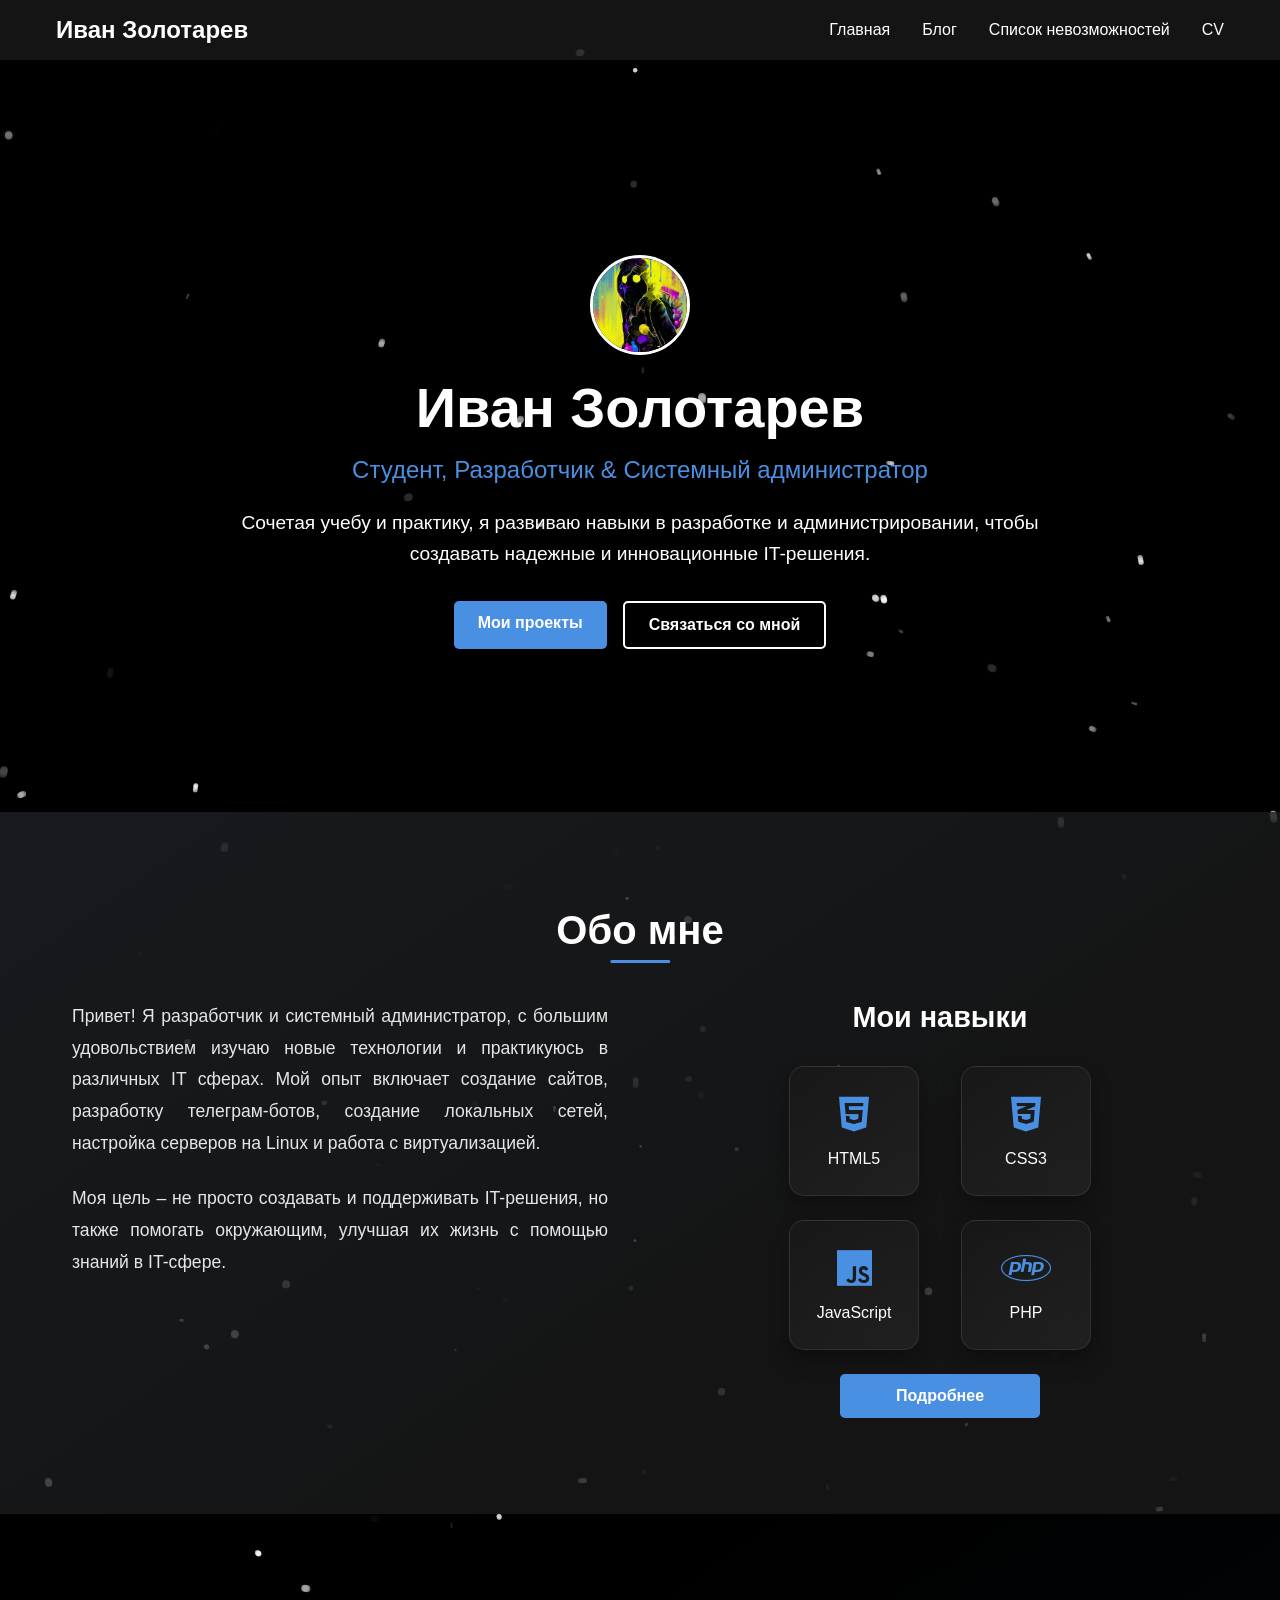
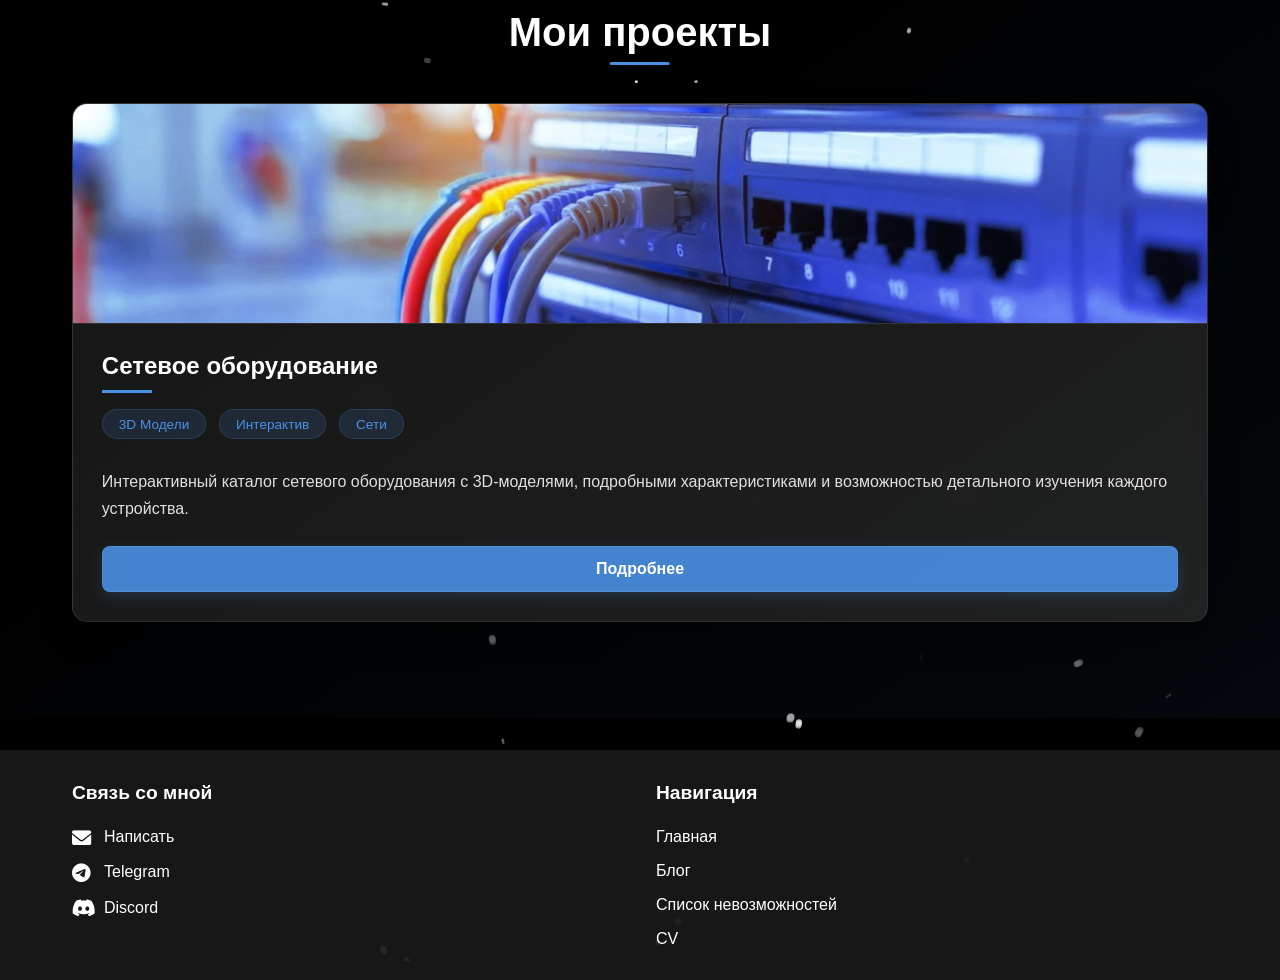
==== commit 640c6283: "version 1.02" ====
--- a/index.html
+++ b/index.html
@@ -3,9 +3,29 @@
 <head>
     <meta charset="UTF-8">
     <meta name="viewport" content="width=device-width, initial-scale=1.0">
-    <title>Иван Золотарев - Портфолио</title>
+    <title>Иван Золотарев - Портфолио системного администратора и разработчика</title>
+    <meta name="description" content="Портфолио Ивана Золотарева - разработчика и системного администратора. Проекты по созданию сайтов, телеграм-ботов, настройке серверов и виртуализации.">
+    <meta name="keywords" content="Иван Золотарев, портфолио, разработчик, системный администратор, веб-разработка, HTML, CSS, JavaScript, PHP, сетевое оборудование, Linux, серверы">
+    <meta name="author" content="Иван Золотарев">
+    <meta name="robots" content="index, follow">
+    
+    <!-- Open Graph / Facebook -->
+    <meta property="og:type" content="website">
+    <meta property="og:url" content="https://ивангений.рф/">
+    <meta property="og:title" content="Иван Золотарев - Портфолио системного администратора и разработчика">
+    <meta property="og:description" content="Портфолио Ивана Золотарева - разработчика и системного администратора. Проекты по созданию сайтов, телеграм-ботов, настройке серверов и виртуализации.">
+    <meta property="og:image" content="images/profile.jpg">
+    
+    <!-- Twitter -->
+    <meta property="twitter:card" content="summary_large_image">
+    <meta property="twitter:url" content="https://ивангений.рф/">
+    <meta property="twitter:title" content="Иван Золотарев - Портфолио системного администратора и разработчика">
+    <meta property="twitter:description" content="Портфолио Ивана Золотарева - разработчика и системного администратора. Проекты по созданию сайтов, телеграм-ботов, настройке серверов и виртуализации.">
+    <meta property="twitter:image" content="images/profile.jpg">
+    
     <link rel="stylesheet" href="styles.css">
     <link rel="stylesheet" href="https://cdnjs.cloudflare.com/ajax/libs/font-awesome/6.0.0/css/all.min.css">
+    <link rel="canonical" href="https://ивангений.рф/">
 </head>
 <body>
     <header class="header">
@@ -155,5 +175,25 @@
         </div>
     </footer>
     <script src="scripts.js"></script>
+    <script type="application/ld+json">
+    {
+      "@context": "https://schema.org",
+      "@type": "Person",
+      "name": "Иван Золотарев",
+      "url": "https://ивангений.рф/",
+      "image": "https://ивангений.рф/images/profile.jpg",
+      "jobTitle": "Разработчик и Системный администратор",
+      "description": "Студент, разработчик и системный администратор, специализирующийся на создании сайтов, разработке телеграм-ботов, создании локальных сетей и настройке серверов Linux.",
+      "sameAs": [
+        "https://t.me/Haise_Kirukato",
+        "https://discord.com/users/haise_kirukato"
+      ],
+      "knowsAbout": ["HTML", "CSS", "JavaScript", "PHP", "Linux", "Сетевые технологии", "Виртуализация"],
+      "mainEntityOfPage": {
+        "@type": "WebPage",
+        "@id": "https://ивангений.рф/"
+      }
+    }
+    </script>
 </body>
 </html>
--- a/styles.css
+++ b/styles.css
@@ -124,12 +124,50 @@
 .about {
     padding: 6rem 0;
     background-color: rgba(26, 26, 26, 0.8);
+    position: relative;
+}
+
+.about::before {
+    content: '';
+    position: absolute;
+    top: 0;
+    left: 0;
+    width: 100%;
+    height: 100%;
+    background: linear-gradient(145deg, rgba(74, 144, 226, 0.05) 0%, transparent 70%);
+    z-index: 0;
+}
+
+.about .container {
+    position: relative;
+    z-index: 1;
 }
 
 .about h2 {
     font-size: 2.5rem;
     margin-bottom: 3rem;
     text-align: center;
+    position: relative;
+    display: inline-block;
+    left: 50%;
+    transform: translateX(-50%);
+}
+
+.about h2::after {
+    content: '';
+    position: absolute;
+    bottom: -10px;
+    left: 50%;
+    transform: translateX(-50%);
+    width: 60px;
+    height: 3px;
+    background-color: #4a90e2;
+    border-radius: 3px;
+    transition: width 0.4s ease;
+}
+
+.about h2:hover::after {
+    width: 100px;
 }
 
 .about-content {
@@ -141,8 +179,14 @@
 
 .about-text p {
     margin-bottom: 1.5rem;
-    line-height: 1.6;
+    line-height: 1.8;
     font-size: 1.1rem;
+    text-align: justify;
+    color: #e6e6e6;
+}
+
+.about-text p:last-child {
+    margin-bottom: 0;
 }
 
 .skills h3 {
@@ -195,58 +239,80 @@
 .skill-items {
     display: grid;
     grid-template-columns: repeat(2, 1fr);
-    gap: 1rem;
+    gap: 1.5rem;
     justify-items: center;
-    max-width: 300px;
+    max-width: 320px;
     margin: 0 auto;
 }
 
 .skill-item {
-    width: 120px;
-    height: 120px;
+    width: 130px;
+    height: 130px;
     display: flex;
     flex-direction: column;
     align-items: center;
     justify-content: center;
     text-align: center;
-    padding: 15px;
-    background: linear-gradient(145deg, rgba(255, 255, 255, 0.1), rgba(74, 144, 226, 0.1));
+    padding: 20px;
+    background: linear-gradient(145deg, rgba(26, 26, 26, 0.6), rgba(40, 40, 40, 0.6));
     border-radius: 15px;
-    transition: all 0.3s ease;
-    box-shadow: 0 4px 10px rgba(0, 0, 0, 0.2);
-    backdrop-filter: blur(5px);
+    transition: all 0.4s ease;
+    box-shadow: 0 10px 20px rgba(0, 0, 0, 0.3);
+    backdrop-filter: blur(10px);
     border: 1px solid rgba(255, 255, 255, 0.1);
+    position: relative;
+    overflow: hidden;
+}
+
+.skill-item::before {
+    content: '';
+    position: absolute;
+    top: 0;
+    left: 0;
+    width: 100%;
+    height: 100%;
+    background: linear-gradient(145deg, rgba(74, 144, 226, 0.1), transparent);
+    opacity: 0;
+    transition: opacity 0.4s ease;
 }
 
 .skill-item:hover {
-    transform: translateY(-5px) scale(1.05);
-    box-shadow: 0 8px 15px rgba(74, 144, 226, 0.3);
-    background: linear-gradient(145deg, rgba(74, 144, 226, 0.2), rgba(255, 255, 255, 0.1));
+    transform: translateY(-8px) scale(1.05);
+    box-shadow: 0 15px 30px rgba(74, 144, 226, 0.3);
+}
+
+.skill-item:hover::before {
+    opacity: 1;
 }
 
 .skill-item i {
-    font-size: 2.2rem;
-    margin-bottom: 0.8rem;
+    font-size: 2.5rem;
+    margin-bottom: 1rem;
     color: #4a90e2;
-    transition: all 0.3s ease;
+    transition: all 0.4s ease;
+    position: relative;
+    z-index: 1;
 }
 
 .skill-item:hover i {
     color: #ffffff;
-    transform: scale(1.1);
+    transform: scale(1.2);
 }
 
 .skill-item span {
     display: block;
-    font-size: 0.9rem;
+    font-size: 1rem;
     font-weight: 500;
     color: #ffffff;
-    transition: all 0.3s ease;
+    transition: all 0.4s ease;
+    position: relative;
+    z-index: 1;
 }
 
 .skill-item:hover span {
     color: #ffffff;
     font-weight: 600;
+    transform: scale(1.05);
 }
 
 .skills-note {
@@ -261,51 +327,115 @@
 /* Projects секция */
 .projects {
     padding: 6rem 0;
+    position: relative;
+}
+
+.projects::before {
+    content: '';
+    position: absolute;
+    top: 0;
+    left: 0;
+    width: 100%;
+    height: 100%;
+    background: linear-gradient(145deg, transparent 30%, rgba(74, 144, 226, 0.05) 100%);
+    z-index: 0;
+}
+
+.projects .container {
+    position: relative;
+    z-index: 1;
 }
 
 .projects h2 {
     font-size: 2.5rem;
     margin-bottom: 3rem;
     text-align: center;
+    position: relative;
+    display: inline-block;
+    left: 50%;
+    transform: translateX(-50%);
+}
+
+.projects h2::after {
+    content: '';
+    position: absolute;
+    bottom: -10px;
+    left: 50%;
+    transform: translateX(-50%);
+    width: 60px;
+    height: 3px;
+    background-color: #4a90e2;
+    border-radius: 3px;
+    transition: width 0.4s ease;
+}
+
+.projects h2:hover::after {
+    width: 100px;
 }
 
 .projects-grid {
     display: grid;
-    grid-template-columns: repeat(auto-fit, minmax(300px, 1fr));
-    gap: 2rem;
+    grid-template-columns: repeat(auto-fit, minmax(320px, 1fr));
+    gap: 2.5rem;
 }
 
 .project-card {
     background: linear-gradient(145deg, rgba(26, 26, 26, 0.8), rgba(40, 40, 40, 0.8));
     border-radius: 15px;
     overflow: hidden;
-    box-shadow: 0 10px 20px rgba(0, 0, 0, 0.3);
-    transition: all 0.4s ease;
+    box-shadow: 0 15px 30px rgba(0, 0, 0, 0.3);
+    transition: all 0.5s ease;
     position: relative;
-    backdrop-filter: blur(5px);
+    backdrop-filter: blur(10px);
     border: 1px solid rgba(255, 255, 255, 0.1);
     height: 100%;
     display: flex;
     flex-direction: column;
+    transform-style: preserve-3d;
+    perspective: 1000px;
+}
+
+.project-card::before {
+    content: '';
+    position: absolute;
+    top: 0;
+    left: 0;
+    width: 100%;
+    height: 100%;
+    background: linear-gradient(145deg, rgba(74, 144, 226, 0.1), transparent);
+    opacity: 0;
+    transition: opacity 0.5s ease;
+    z-index: 0;
 }
 
 .project-card:hover {
-    transform: translateY(-10px);
-    box-shadow: 0 15px 30px rgba(74, 144, 226, 0.3);
+    transform: translateY(-15px) rotateX(5deg);
+    box-shadow: 0 25px 50px rgba(74, 144, 226, 0.3);
+}
+
+.project-card:hover::before {
+    opacity: 1;
 }
 
 .project-image {
     width: 100%;
-    height: 200px;
+    height: 220px;
     object-fit: cover;
     border-bottom: 1px solid rgba(255, 255, 255, 0.1);
+    transition: transform 0.5s ease;
+}
+
+.project-card:hover .project-image {
+    transform: scale(1.05);
 }
 
 .project-content {
-    padding: 1.5rem;
+    padding: 1.8rem;
     flex-grow: 1;
     display: flex;
     flex-direction: column;
+    position: relative;
+    z-index: 1;
 }
 
 .project-title {
@@ -313,7 +443,7 @@
     margin-bottom: 1rem;
     color: #ffffff;
     position: relative;
-    padding-bottom: 0.5rem;
+    padding-bottom: 0.8rem;
 }
 
 .project-title::after {
@@ -324,51 +454,61 @@
     width: 50px;
     height: 3px;
     background-color: #4a90e2;
-    transition: width 0.3s ease;
+    transition: width 0.4s ease;
 }
 
 .project-card:hover .project-title::after {
-    width: 100px;
+    width: 100%;
 }
 
 .project-description {
     margin-bottom: 1.5rem;
-    color: #cccccc;
-    line-height: 1.6;
+    color: #e0e0e0;
+    line-height: 1.7;
     flex-grow: 1;
 }
 
 .project-tags {
     display: flex;
     flex-wrap: wrap;
-    gap: 0.5rem;
-    margin-bottom: 1.5rem;
+    gap: 0.8rem;
+    margin-bottom: 1.8rem;
 }
 
 .project-tag {
-    background-color: rgba(74, 144, 226, 0.2);
+    background-color: rgba(74, 144, 226, 0.15);
     color: #4a90e2;
-    padding: 0.3rem 0.8rem;
+    padding: 0.4rem 1rem;
     border-radius: 20px;
-    font-size: 0.8rem;
+    font-size: 0.85rem;
     font-weight: 500;
+    transition: all 0.3s ease;
+    border: 1px solid rgba(74, 144, 226, 0.2);
+}
+
+.project-card:hover .project-tag {
+    background-color: rgba(74, 144, 226, 0.25);
+    transform: translateY(-2px);
 }
 
 .project-link {
     display: inline-block;
     padding: 0.8rem 1.5rem;
+    background-color: rgba(74, 144, 226, 0.9);
+    color: #ffffff;
+    text-decoration: none;
+    border-radius: 8px;
+    font-weight: bold;
+    transition: all 0.4s ease;
+    text-align: center;
+    border: 1px solid rgba(255, 255, 255, 0.1);
+    box-shadow: 0 5px 15px rgba(74, 144, 226, 0.2);
+}
+
+.project-link:hover {
     background-color: #4a90e2;
-    color: #ffffff;
-    text-decoration: none;
-    border-radius: 5px;
-    font-weight: bold;
-    transition: all 0.3s ease;
-    text-align: center;
-}
-
-.project-link:hover {
-    background-color: #357abd;
-    transform: translateY(-2px);
+    transform: translateY(-3px);
+    box-shadow: 0 8px 20px rgba(74, 144, 226, 0.4);
 }
 
 /* Анимации */
@@ -1516,3 +1656,708 @@
         background-color: #4a90e2;
     }
 }
+/* Стили для страницы блога */
+.blog-header {
+    text-align: center;
+    padding: 3rem 0;
+    background-color: rgba(26, 26, 26, 0.8);
+    margin-bottom: 2rem;
+}
+
+.blog-header h1 {
+    font-size: 3rem;
+    margin-bottom: 1rem;
+    color: #ffffff;
+}
+
+.blog-description {
+    font-size: 1.2rem;
+    max-width: 700px;
+    margin: 0 auto;
+    color: #cccccc;
+}
+
+.blog-container {
+    display: grid;
+    grid-template-columns: 2fr 1fr;
+    gap: 2rem;
+}
+
+.blog-filter {
+    margin-bottom: 2rem;
+}
+
+.blog-filter h2 {
+    margin-bottom: 1.5rem;
+    font-size: 2rem;
+}
+
+.filter-options {
+    display: flex;
+    gap: 0.5rem;
+    flex-wrap: wrap;
+}
+
+.filter-btn {
+    padding: 0.5rem 1rem;
+    background-color: rgba(26, 26, 26, 0.5);
+    border: 1px solid rgba(255, 255, 255, 0.1);
+    color: #ffffff;
+    border-radius: 5px;
+    cursor: pointer;
+    transition: all 0.3s ease;
+}
+
+.filter-btn:hover, .filter-btn.active {
+    background-color: #4a90e2;
+    border-color: #4a90e2;
+}
+
+.blog-posts {
+    display: grid;
+    gap: 2rem;
+}
+
+.blog-post {
+    background-color: rgba(26, 26, 26, 0.8);
+    border-radius: 10px;
+    overflow: hidden;
+    transition: transform 0.3s ease, box-shadow 0.3s ease;
+    border: 1px solid rgba(255, 255, 255, 0.1);
+}
+
+.blog-post:hover {
+    transform: translateY(-5px);
+    box-shadow: 0 10px 20px rgba(0, 0, 0, 0.2);
+}
+
+.post-thumbnail {
+    height: 200px;
+    overflow: hidden;
+}
+
+.post-thumbnail img {
+    width: 100%;
+    height: 100%;
+    object-fit: cover;
+    transition: transform 0.5s ease;
+}
+
+.blog-post:hover .post-thumbnail img {
+    transform: scale(1.05);
+}
+
+.post-content {
+    padding: 1.5rem;
+}
+
+.post-meta {
+    display: flex;
+    justify-content: space-between;
+    margin-bottom: 1rem;
+    font-size: 0.9rem;
+    color: #999999;
+}
+
+.post-title {
+    font-size: 1.4rem;
+    margin-bottom: 1rem;
+    color: #ffffff;
+    transition: color 0.3s ease;
+}
+
+.blog-post:hover .post-title {
+    color: #4a90e2;
+}
+
+.post-excerpt {
+    margin-bottom: 1.5rem;
+    line-height: 1.6;
+    color: #cccccc;
+}
+
+.read-more {
+    display: inline-block;
+    padding: 0.5rem 1rem;
+    background-color: transparent;
+    border: 1px solid #4a90e2;
+    color: #4a90e2;
+    border-radius: 5px;
+    text-decoration: none;
+    transition: all 0.3s ease;
+}
+
+.read-more:hover {
+    background-color: #4a90e2;
+    color: #ffffff;
+}
+
+.pagination {
+    display: flex;
+    justify-content: center;
+    gap: 0.5rem;
+    margin-top: 2rem;
+}
+
+.pagination-btn {
+    display: flex;
+    align-items: center;
+    justify-content: center;
+    width: 40px;
+    height: 40px;
+    background-color: rgba(26, 26, 26, 0.5);
+    border-radius: 5px;
+    color: #ffffff;
+    text-decoration: none;
+    transition: all 0.3s ease;
+}
+
+.pagination-btn:hover, .pagination-btn.active {
+    background-color: #4a90e2;
+}
+
+/* Стили для сайдбара блога */
+.blog-sidebar {
+    position: sticky;
+    top: 20px;
+}
+
+.sidebar-widget {
+    background-color: rgba(26, 26, 26, 0.8);
+    border-radius: 10px;
+    padding: 1.5rem;
+    margin-bottom: 2rem;
+    border: 1px solid rgba(255, 255, 255, 0.1);
+}
+
+.sidebar-widget h3 {
+    margin-bottom: 1.5rem;
+    font-size: 1.5rem;
+    color: #ffffff;
+    position: relative;
+    padding-bottom: 0.5rem;
+}
+
+.sidebar-widget h3::after {
+    content: '';
+    position: absolute;
+    bottom: 0;
+    left: 0;
+    width: 50px;
+    height: 2px;
+    background-color: #4a90e2;
+}
+
+.search-form {
+    display: flex;
+    gap: 0.5rem;
+}
+
+.search-form input {
+    flex: 1;
+    padding: 0.8rem;
+    border-radius: 5px;
+    border: 1px solid rgba(255, 255, 255, 0.1);
+    background-color: rgba(0, 0, 0, 0.3);
+    color: #ffffff;
+    outline: none;
+}
+
+.search-form button {
+    width: 40px;
+    height: 40px;
+    background-color: #4a90e2;
+    border: none;
+    border-radius: 5px;
+    color: #ffffff;
+    cursor: pointer;
+    transition: background-color 0.3s ease;
+}
+
+.search-form button:hover {
+    background-color: #357abd;
+}
+
+.categories-list {
+    list-style: none;
+}
+
+.categories-list li {
+    margin-bottom: 0.8rem;
+}
+
+.categories-list a {
+    display: flex;
+    justify-content: space-between;
+    color: #cccccc;
+    text-decoration: none;
+    transition: color 0.3s ease;
+}
+
+.categories-list a:hover {
+    color: #4a90e2;
+}
+
+.recent-posts-list {
+    list-style: none;
+}
+
+.recent-posts-list li {
+    margin-bottom: 1rem;
+}
+
+.recent-posts-list a {
+    display: flex;
+    gap: 1rem;
+    color: #ffffff;
+    text-decoration: none;
+}
+
+.post-thumb {
+    width: 60px;
+    height: 60px;
+    border-radius: 5px;
+    overflow: hidden;
+    flex-shrink: 0;
+}
+
+.post-thumb img {
+    width: 100%;
+    height: 100%;
+    object-fit: cover;
+}
+
+.post-info h4 {
+    font-size: 1rem;
+    margin-bottom: 0.3rem;
+    color: #ffffff;
+    transition: color 0.3s ease;
+}
+
+.post-info span {
+    font-size: 0.8rem;
+    color: #999999;
+}
+
+.recent-posts-list a:hover h4 {
+    color: #4a90e2;
+}
+
+.tags-cloud {
+    display: flex;
+    flex-wrap: wrap;
+    gap: 0.5rem;
+}
+
+.tag {
+    display: inline-block;
+    padding: 0.4rem 0.8rem;
+    background-color: rgba(0, 0, 0, 0.3);
+    color: #cccccc;
+    border-radius: 5px;
+    text-decoration: none;
+    font-size: 0.9rem;
+    transition: all 0.3s ease;
+}
+
+.tag:hover {
+    background-color: #4a90e2;
+    color: #ffffff;
+}
+
+/* Адаптивность для блога */
+@media (max-width: 992px) {
+    .blog-container {
+        grid-template-columns: 1fr;
+    }
+    
+    .blog-sidebar {
+        position: static;
+        margin-top: 3rem;
+    }
+}
+
+@media (max-width: 768px) {
+    .blog-header h1 {
+        font-size: 2.5rem;
+    }
+    
+    .blog-description {
+        font-size: 1rem;
+    }
+    
+    .blog-filter h2 {
+        font-size: 1.8rem;
+    }
+    
+    .post-thumbnail {
+        height: 180px;
+    }
+    
+    .post-title {
+        font-size: 1.3rem;
+    }
+}
+
+@media (max-width: 576px) {
+    .blog-header h1 {
+        font-size: 2rem;
+    }
+    
+    .blog-description {
+        font-size: 0.9rem;
+    }
+    
+    .filter-options {
+        flex-direction: column;
+    }
+    
+    .filter-btn {
+        width: 100%;
+        text-align: center;
+    }
+    
+    .post-thumbnail {
+        height: 150px;
+    }
+    
+    .post-title {
+        font-size: 1.2rem;
+    }
+    
+    .post-meta {
+        flex-direction: column;
+        gap: 0.3rem;
+    }
+}
+
+/* Стили для отдельной страницы статьи */
+.blog-article {
+    padding: 2rem 0 4rem;
+    background-color: rgba(26, 26, 26, 0.8);
+    border-radius: 10px;
+    margin-bottom: 2rem;
+}
+
+.blog-article .container {
+    max-width: 900px;
+}
+
+.article-header {
+    text-align: center;
+    margin-bottom: 3rem;
+}
+
+.article-header h1 {
+    font-size: 2.5rem;
+    margin-bottom: 1.5rem;
+    color: #ffffff;
+}
+
+.article-meta {
+    display: flex;
+    justify-content: center;
+    gap: 1.5rem;
+    margin-bottom: 2rem;
+    color: #999999;
+    font-size: 0.9rem;
+}
+
+.article-meta span {
+    display: flex;
+    align-items: center;
+    gap: 0.5rem;
+}
+
+.article-meta i {
+    color: #4a90e2;
+}
+
+.article-featured-image {
+    position: relative;
+    max-height: 500px;
+    overflow: hidden;
+    border-radius: 10px;
+    margin-bottom: 2rem;
+}
+
+.article-featured-image img {
+    width: 100%;
+    object-fit: cover;
+}
+
+.article-content {
+    line-height: 1.8;
+    color: #e0e0e0;
+    font-size: 1.05rem;
+}
+
+.article-content h2 {
+    font-size: 1.8rem;
+    margin: 2.5rem 0 1.5rem;
+    color: #ffffff;
+}
+
+.article-content p {
+    margin-bottom: 1.5rem;
+}
+
+.article-content blockquote {
+    margin: 2rem 0;
+    padding: 1.5rem;
+    border-left: 4px solid #4a90e2;
+    background-color: rgba(0, 0, 0, 0.3);
+    font-style: italic;
+    color: #cccccc;
+    position: relative;
+}
+
+.article-content blockquote::before {
+    content: '"';
+    position: absolute;
+    top: 0;
+    left: 10px;
+    font-size: 3rem;
+    color: rgba(74, 144, 226, 0.2);
+    line-height: 1;
+}
+
+.article-content ul, .article-content ol {
+    margin: 1.5rem 0 2rem 2rem;
+}
+
+.article-content li {
+    margin-bottom: 1rem;
+}
+
+.article-tags {
+    display: flex;
+    align-items: center;
+    flex-wrap: wrap;
+    gap: 0.5rem;
+    margin: 3rem 0 2rem;
+    padding-top: 2rem;
+    border-top: 1px solid rgba(255, 255, 255, 0.1);
+}
+
+.article-tags span {
+    color: #999999;
+    font-weight: bold;
+}
+
+.article-share {
+    display: flex;
+    align-items: center;
+    gap: 1rem;
+    margin-bottom: 3rem;
+    padding-bottom: 2rem;
+    border-bottom: 1px solid rgba(255, 255, 255, 0.1);
+}
+
+.article-share span {
+    color: #999999;
+    font-weight: bold;
+}
+
+.share-link {
+    display: flex;
+    align-items: center;
+    justify-content: center;
+    width: 40px;
+    height: 40px;
+    border-radius: 50%;
+    background-color: rgba(0, 0, 0, 0.3);
+    color: #ffffff;
+    transition: all 0.3s ease;
+}
+
+.share-link:hover {
+    background-color: #4a90e2;
+    transform: translateY(-3px);
+}
+
+.article-navigation {
+    display: flex;
+    justify-content: space-between;
+    margin-bottom: 3rem;
+    padding-bottom: 2rem;
+    border-bottom: 1px solid rgba(255, 255, 255, 0.1);
+}
+
+.prev-article, .next-article {
+    max-width: 45%;
+}
+
+.prev-article a, .next-article a {
+    display: block;
+    color: #ffffff;
+    text-decoration: none;
+    transition: all 0.3s ease;
+}
+
+.prev-article a:hover, .next-article a:hover {
+    color: #4a90e2;
+}
+
+.prev-article span, .next-article span {
+    display: flex;
+    align-items: center;
+    gap: 0.5rem;
+    font-size: 0.9rem;
+    color: #999999;
+    margin-bottom: 0.5rem;
+}
+
+.next-article {
+    text-align: right;
+}
+
+.next-article span {
+    justify-content: flex-end;
+}
+
+.article-author-bio {
+    display: flex;
+    gap: 2rem;
+    background-color: rgba(0, 0, 0, 0.3);
+    padding: 2rem;
+    border-radius: 10px;
+    margin-bottom: 3rem;
+}
+
+.author-avatar {
+    width: 100px;
+    height: 100px;
+    border-radius: 50%;
+    overflow: hidden;
+    flex-shrink: 0;
+}
+
+.author-avatar img {
+    width: 100%;
+    height: 100%;
+    object-fit: cover;
+}
+
+.author-info h3 {
+    margin-bottom: 0.5rem;
+    color: #4a90e2;
+}
+
+.author-info h4 {
+    margin-bottom: 1rem;
+    color: #ffffff;
+}
+
+.author-info p {
+    margin-bottom: 1.5rem;
+    color: #cccccc;
+    line-height: 1.6;
+}
+
+.author-social {
+    display: flex;
+    gap: 1rem;
+}
+
+.author-social a {
+    display: flex;
+    align-items: center;
+    justify-content: center;
+    width: 35px;
+    height: 35px;
+    border-radius: 50%;
+    background-color: rgba(255, 255, 255, 0.1);
+    color: #ffffff;
+    transition: all 0.3s ease;
+}
+
+.author-social a:hover {
+    background-color: #4a90e2;
+    transform: translateY(-2px);
+}
+
+.article-comments {
+    margin-top: 3rem;
+}
+
+.article-comments h3 {
+    margin-bottom: 2rem;
+    color: #ffffff;
+}
+
+.comment-form {
+    background-color: rgba(0, 0, 0, 0.3);
+    padding: 2rem;
+    border-radius: 10px;
+}
+
+.comment-form h4 {
+    margin-bottom: 1.5rem;
+    color: #ffffff;
+}
+
+.form-group {
+    margin-bottom: 1.5rem;
+}
+
+.form-group input, .form-group textarea {
+    width: 100%;
+    padding: 1rem;
+    border-radius: 5px;
+    border: 1px solid rgba(255, 255, 255, 0.1);
+    background-color: rgba(0, 0, 0, 0.3);
+    color: #ffffff;
+    outline: none;
+}
+
+.form-group textarea {
+    resize: vertical;
+}
+
+/* Адаптивность для страницы статьи */
+@media (max-width: 768px) {
+    .blog-article .container {
+        padding: 0 1.5rem;
+    }
+    
+    .article-header h1 {
+        font-size: 2rem;
+    }
+    
+    .article-meta {
+        flex-direction: column;
+        gap: 0.5rem;
+    }
+    
+    .article-content {
+        font-size: 1rem;
+    }
+    
+    .article-content h2 {
+        font-size: 1.5rem;
+    }
+    
+    .article-navigation {
+        flex-direction: column;
+        gap: 1.5rem;
+    }
+    
+    .prev-article, .next-article {
+        max-width: 100%;
+    }
+    
+    .article-author-bio {
+        flex-direction: column;
+        text-align: center;
+    }
+    
+    .author-avatar {
+        margin: 0 auto 1.5rem;
+    }
+    
+    .author-social {
+        justify-content: center;
+    }
+}
+
